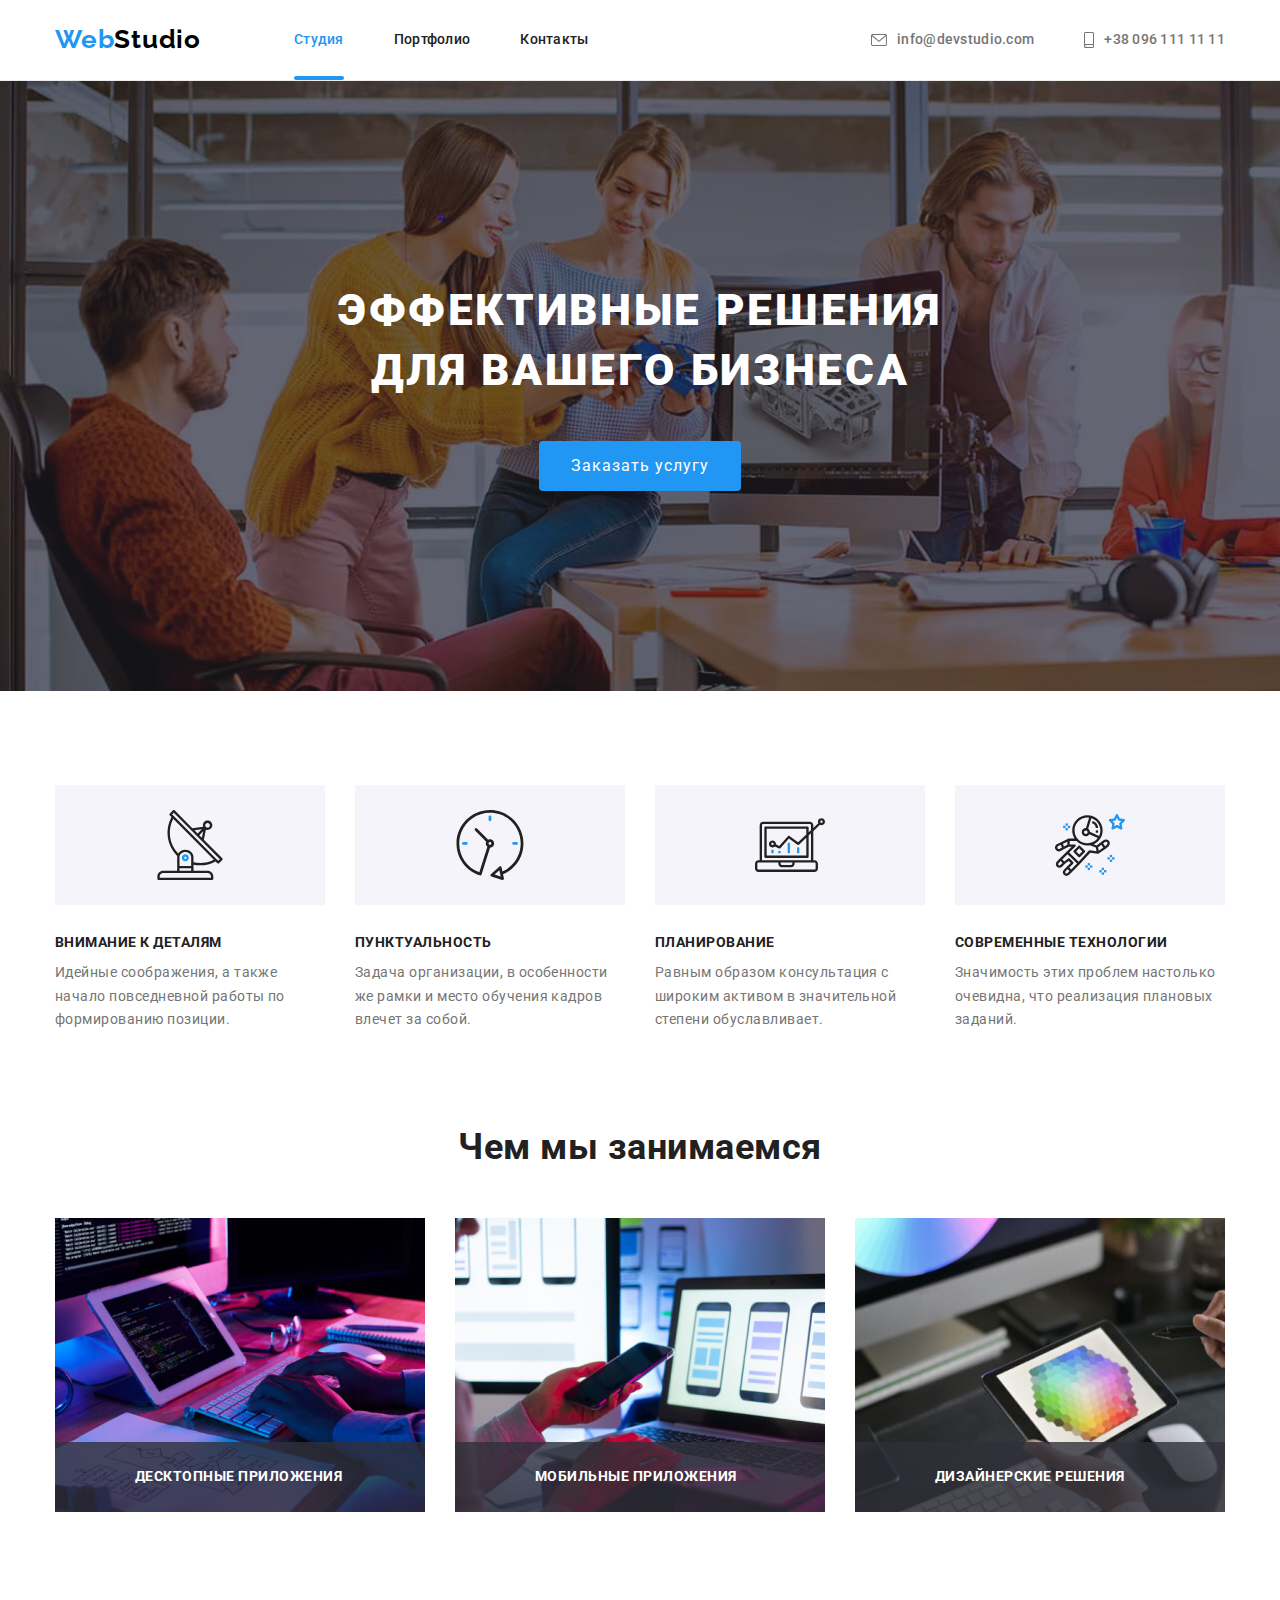
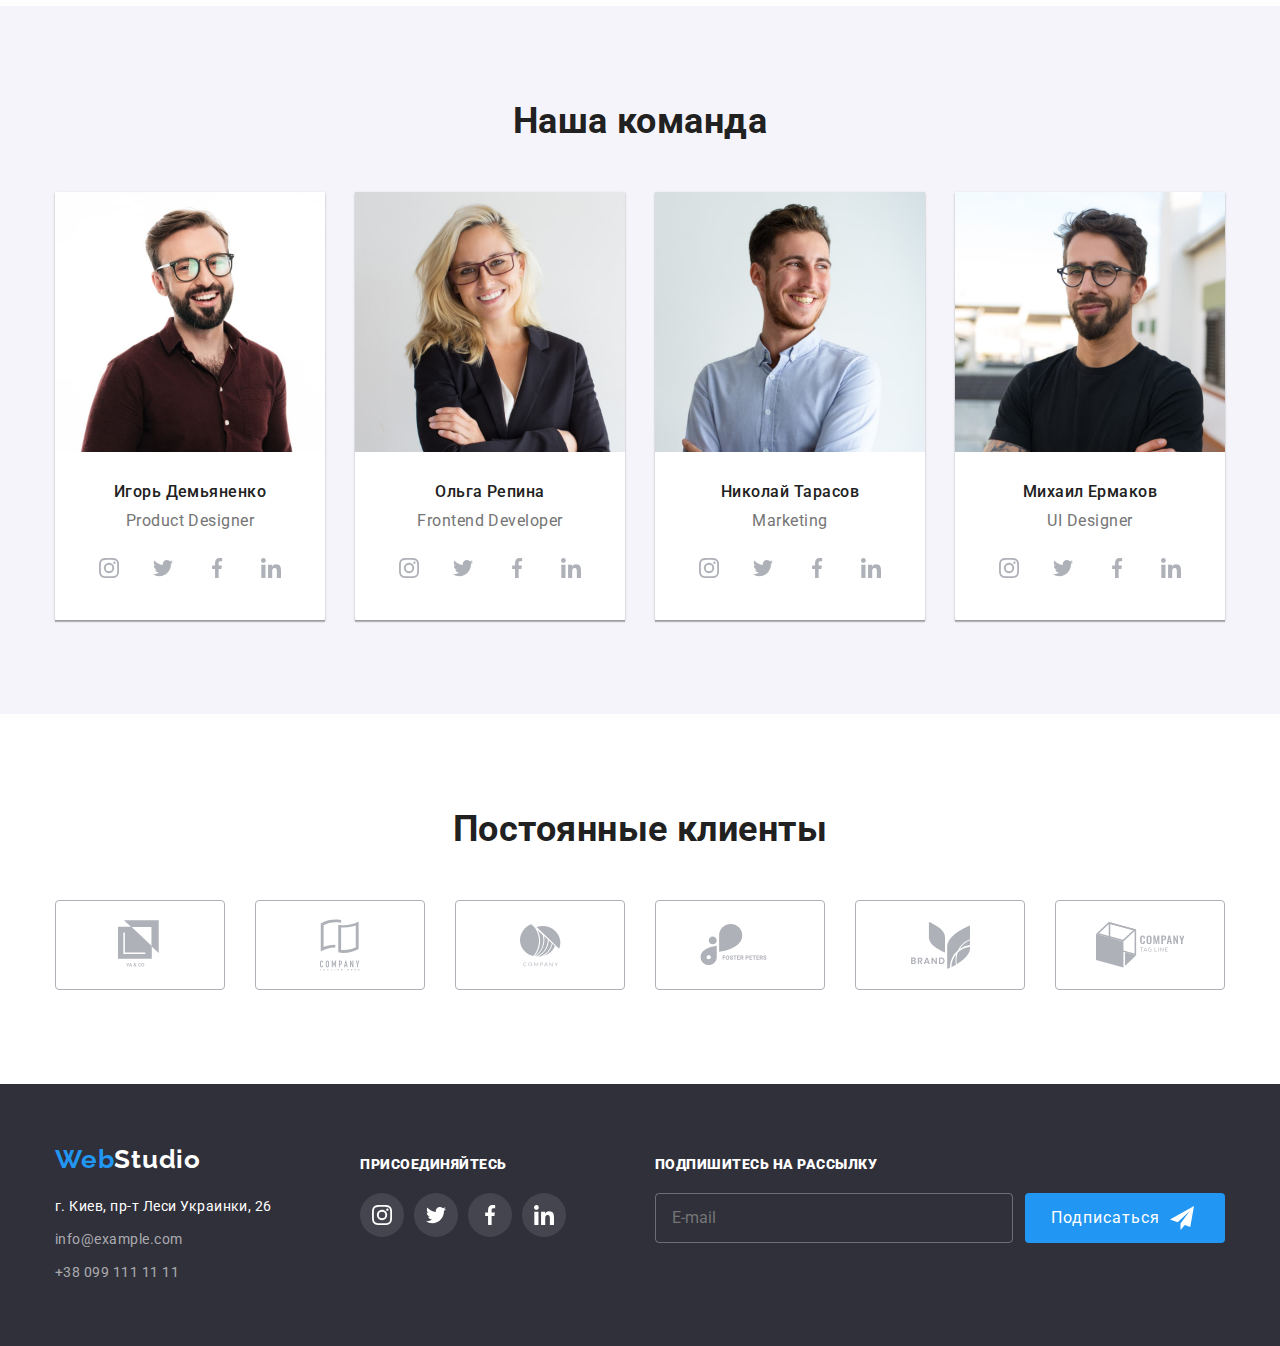
==== index.html @ de2097f3 "footer_variant 1" ====
<!DOCTYPE html>
<html lang="ru">

<head>
  <meta charset="UTF-8" />
  <meta name="viewport" content="width=device-width, initial-scale=1.0" />
  <title>WebStudio</title>
  <link rel="stylesheet" href="https://cdnjs.cloudflare.com/ajax/libs/modern-normalize/1.0.0/modern-normalize.css">
  <link href="https://fonts.googleapis.com/css2?family=Raleway:wght@700&family=Roboto:wght@400;500;700;900&display=swap"
    rel="stylesheet">
  <link rel="stylesheet" href="./css/styles.css">
</head>

<body>
  <!-- Header -->
  <header class="header">
    <div class="container">
      <nav class="site-nav">
        <a class="logo" href="./index.html" aria-label="логотип вэб студии">Web<span
            class="header-logo">Studio</span></a>
        <ul class="nav-list list">
          <li class="item">
            <a class="link current" href="./index.html">Студия</a>
          </li>
          <li class="item">
            <a class="link" href="./portfolio.html">Портфолио</a>
          </li>
          <li class="item">
            <a class="link" href="">Контакты</a>
          </li>
        </ul>
      </nav>
      <address class="address-link address">
        <ul class="address-list list">
          <li class="item">
            <a class="link" href="mailto:info@devstudio.com">
              <svg class="header-icon" width="16" height="12">
                <use href="./images/sprite.svg#mail"></use>
              </svg>
              info@devstudio.com
            </a>
          </li>
          <li class="item">
            <a class="link" href="tel:+380961111111">
              <svg class="header-icon" width="10" height="16">
                <use href="./images/sprite.svg#phone"></use>
              </svg>
              +38 096 111 11 11
            </a>
          </li>
        </ul>
      </address>
    </div>
  </header>
  <!-- End header -->
  <main>
    <!-- Hero -->
    <section class="hero">
      <div class="container">
        <h1 class="hero-title">Эффективные решения для вашего бизнеса</h1>
        <button class="button button-hero" type="button" data-modal-open>Заказать услугу</button>
      </div>
    </section>
    <!-- About us -->
    <section class="section about">
      <div class="container">
        <h2 class="visually-hidden">О нас</h2>
        <ul class="about-list list">
          <li class="item about-item">
            <h3 class="about-subtitle">Внимание к деталям</h3>
            <p class="about-idea">Идейные соображения, а также начало повседневной работы по формированию позиции.</p>
          </li>
          <li class="item about-item">
            <h3 class="about-subtitle">Пунктуальность</h3>
            <p class="about-idea">Задача организации, в особенности же рамки и место обучения кадров влечет за собой.
            </p>
          </li>
          <li class="item about-item">
            <h3 class="about-subtitle">Планирование</h3>
            <p class="about-idea">Равным образом консультация с широким активом в значительной степени обуславливает.
            </p>
          </li>
          <li class="item about-item">
            <h3 class="about-subtitle">Современные технологии</h3>
            <p class="about-idea">Значимость этих проблем настолько очевидна, что реализация плановых заданий.</p>
          </li>
        </ul>
      </div>
    </section>
    <!-- what are we doing -->
    <section class="section works">
      <div class="container">
        <h2 class="title">Чем мы занимаемся</h2>
        <ul class="works-list list">
          <li class="item">
            <a href=""><img src="./images/what_are_we_doing/what_are_we_doing1.jpg"
                aria-label="фото процесса реализации" alt="фото процесса реализации" width="370" height="294"></a>
            <div class="works-wrapper">
              <h3 class="works-subtitle">
                Десктопные приложения
              </h3>
            </div>
          </li>
          <li class="item">
            <a href=""><img src="./images/what_are_we_doing/what_are_we_doing2.jpg"
                aria-label="фото процесса реализации" alt="фото процесса реализации" width="370" height="294"></a>
            <div class="works-wrapper">
              <h3 class="works-subtitle">
                Мобильные приложения
              </h3>
            </div>
          </li>
          <li class="item">
            <a href=""><img src="./images/what_are_we_doing/what_are_we_doing3.jpg"
                aria-label="фото процесса реализации" alt="фото процесса реализации" width="370" height="294"></a>
            <div class="works-wrapper">
              <h3 class="works-subtitle">
                Дизайнерские решения
              </h3>
            </div>
          </li>
        </ul>
      </div>
    </section>
    <!-- End what are we doing -->
    <!-- Our team -->
    <section class="section team">
      <div class="container">
        <h2 class="title">Наша команда</h2>
        <ul class="list team-list">
          <li class="item team-item">
            <img src="./images/our_team/our_team_1.jpg" aria-label="фото Игорь Демьяненко" alt="фото Игорь Демьяненко"
              width="270" height="260">
            <div class="team-card">
              <h3 class="team-subtitle">Игорь Демьяненко</h3>
              <p class="team-position" lang="en">Product Designer</p>
              <ul class="list social-list">
                <li class="social-item">
                  <a class="link social-link" href="https://www.instagram.com/?hl=uk" target="_blank">
                    <svg class="team-svg">
                      <use href="./images/sprite.svg#instagram"></use>
                    </svg>
                  </a>
                </li>
                <li class="social-item">
                  <a class="link social-link" href="https://twitter.com/?lang=uk" target="_blank">
                    <svg class="team-svg">
                      <use href="./images/sprite.svg#twitter"></use>
                    </svg>
                  </a>
                </li>
                <li class="social-item">
                  <a class="link social-link" href="https://uk-ua.facebook.com/" target="_blank">
                    <svg class="team-svg">
                      <use href="./images/sprite.svg#facebook"></use>
                    </svg>
                  </a>
                </li>
                <li class="social-item">
                  <a class="link social-link" href="https://www.linkedin.com/" target="_blank">
                    <svg class="team-svg">
                      <use href="./images/sprite.svg#linkedin"></use>
                    </svg>
                  </a>
                </li>
              </ul>
            </div>
          </li>
          <li class="item team-item">
            <img src="./images/our_team/our_team_2.jpg" aria-label="фото Ольга Репина" alt="фото Ольга Репина"
              width="270" height="260">
            <div class="team-card">
              <h3 class="team-subtitle">Ольга Репина</h3>
              <p class="team-position" lang="en">Frontend Developer</p>
              <ul class="list social-list">
                <li class="social-item">
                  <a class="link social-link" href="https://www.instagram.com/?hl=uk" target="_blank">
                    <svg class="team-svg">
                      <use href="./images/sprite.svg#instagram"></use>
                    </svg>
                  </a>
                </li>
                <li class="social-item">
                  <a class="link social-link" href="https://twitter.com/?lang=uk" target="_blank">
                    <svg class="team-svg">
                      <use href="./images/sprite.svg#twitter"></use>
                    </svg>
                  </a>
                </li>
                <li class="social-item">
                  <a class="link social-link" href="https://uk-ua.facebook.com/" target="_blank">
                    <svg class="team-svg">
                      <use href="./images/sprite.svg#facebook"></use>
                    </svg>
                  </a>
                </li>
                <li class="social-item">
                  <a class="link social-link" href="https://www.linkedin.com/" target="_blank">
                    <svg class="team-svg">
                      <use href="./images/sprite.svg#linkedin"></use>
                    </svg>
                  </a>
                </li>
              </ul>
            </div>
          </li>
          <li class="item team-item">
            <img src="./images/our_team/our_team_3.jpg" aria-label="фото Николай Тарасов" alt="фото Николай Тарасов"
              width="270" height="260">
            <div class="team-card">
              <h3 class="team-subtitle">Николай Тарасов</h3>
              <p class="team-position" lang="en">Marketing</p>
              <ul class="list social-list">
                <li class="social-item">
                  <a class="link social-link" href="https://www.instagram.com/?hl=uk" target="_blank">
                    <svg class="team-svg">
                      <use href="./images/sprite.svg#instagram"></use>
                    </svg>
                  </a>
                </li>
                <li class="social-item">
                  <a class="link social-link" href="https://twitter.com/?lang=uk" target="_blank">
                    <svg class="team-svg">
                      <use href="./images/sprite.svg#twitter"></use>
                    </svg>
                  </a>
                </li>
                <li class="social-item">
                  <a class="link social-link" href="https://uk-ua.facebook.com/" target="_blank">
                    <svg class="team-svg">
                      <use href="./images/sprite.svg#facebook"></use>
                    </svg>
                  </a>
                </li>
                <li class="social-item">
                  <a class="link social-link" href="https://www.linkedin.com/" target="_blank">
                    <svg class="team-svg">
                      <use href="./images/sprite.svg#linkedin"></use>
                    </svg>
                  </a>
                </li>
              </ul>
            </div>
          </li>
          <li class="item team-item">
            <img src="./images/our_team/our_team_4.jpg" aria-label="фото Михаил Ермаков" alt="фото Михаил Ермаков"
              width="270" height="260">
            <div class="team-card">
              <h3 class="team-subtitle">Михаил Ермаков</h3>
              <p class="team-position" lang="en">UI Designer</p>
              <ul class="list social-list">
                <li class="social-item">
                  <a class="link social-link" href="https://www.instagram.com/?hl=uk" target="_blank">
                    <svg class="team-svg">
                      <use href="./images/sprite.svg#instagram"></use>
                    </svg>
                  </a>
                </li>
                <li class="social-item">
                  <a class="link social-link" href="https://twitter.com/?lang=uk" target="_blank">
                    <svg class="team-svg">
                      <use href="./images/sprite.svg#twitter"></use>
                    </svg>
                  </a>
                </li>
                <li class="social-item">
                  <a class="link social-link" href="https://uk-ua.facebook.com/" target="_blank">
                    <svg class="team-svg">
                      <use href="./images/sprite.svg#facebook"></use>
                    </svg>
                  </a>
                </li>
                <li class="social-item">
                  <a class="link social-link" href="https://www.linkedin.com/" target="_blank">
                    <svg class="team-svg">
                      <use href="./images/sprite.svg#linkedin"></use>
                    </svg>
                  </a>
                </li>
              </ul>
            </div>
          </li>
        </ul>
      </div>
    </section>
    <!-- End our team -->
    <!-- Clients -->
    <section class="section">
      <div class="container">
        <h2 class="title">Постоянные клиенты</h2>
        <ul class="list clients-list">
          <li class="item">
            <a class="link link-clients" href="">
              <svg class="client-svg" width="45" height="50">
                <use href="./images/sprite.svg#logo1"></use>
              </svg>
            </a>
          </li>
          <li class="item">
            <a class="link link-clients" href="">
              <svg class="client-svg" width="40" height="52">
                <use href="./images/sprite.svg#logo2"></use>
              </svg>
            </a>
          </li>
          <li class="item">
            <a class="link link-clients" href="">
              <svg class="client-svg" width="41" height="43">
                <use href="./images/sprite.svg#logo3"></use>
              </svg>
            </a>
          </li>
          <li class="item">
            <a class="link link-clients" href="">
              <svg class="client-svg" width="80" height="42">
                <use href="./images/sprite.svg#logo4"></use>
              </svg>
            </a>
          </li>
          <li class="item">
            <a class="link link-clients" href="">
              <svg class="client-svg" width="59" height="47">
                <use href="./images/sprite.svg#logo5"></use>
              </svg>
            </a>
          </li>
          <li class="item">
            <a class="link link-clients" href="">
              <svg class="client-svg" width="89" height="46">
                <use href="./images/sprite.svg#logo6"></use>
              </svg>
            </a>
          </li>
        </ul>
      </div>
    </section>
    <!-- End clients -->
  </main>
  <!-- Footer -->
  <footer class="footer">
    <div class="container">
      <div class="footer-address">
        <a class="logo" href="./index.html" aria-label="логотип вэб студии">Web<span
            class="logo-footer">Studio</span></a>
        <address class="address">
          <ul class="list">
            <li class="item">
              <a class="link map" href="https://goo.gl/maps/pGN7DzXUrCDLFUqRA" target="_blank">г. Киев, пр-т Леси
                Украинки,
                26</a>
            </li>
            <li class="item">
              <a class="link" href="mailto:info@example.com">info@example.com</a>
            </li>
            <li class="item">
              <a class="link" href="tel:+380991111111">+38 099 111 11 11</a>
            </li>
          </ul>
        </address>
      </div>
      <div class="footer-social-list">
        <h2 class="footer-subtitle">
          <b>присоединяйтесь</b>
        </h2>
        <ul class="list footer-list">
          <li class="item">
            <a class=" link footer-social-link" href="https://www.instagram.com/?hl=uk" target="_blank">
              <svg class="footer-link-svg">
                <use href="./images/sprite.svg#instagram"></use>
              </svg>
            </a>
          </li>
          <li class="item">
            <a class=" link footer-social-link" href="https://twitter.com/?lang=uk" target="_blank">
              <svg class="footer-link-svg">
                <use href="./images/sprite.svg#twitter"></use>
              </svg>
            </a>
          </li>
          <li class="item">
            <a class=" link footer-social-link" href="https://uk-ua.facebook.com/" target="_blank">
              <svg class="footer-link-svg">
                <use href="./images/sprite.svg#facebook"></use>
              </svg>
            </a>
          </li>
          <li class="item">
            <a class=" link footer-social-link" href="https://www.linkedin.com/" target="_blank">
              <svg class="footer-link-svg">
                <use href="./images/sprite.svg#linkedin"></use>
              </svg>
            </a>
          </li>
        </ul>
      </div>
      <div class="footer-form">
        <h2 class="footer-subtitle">
          <b>Подпишитесь на рассылку</b>
        </h2>
        <div class="footer-wrapper">
          <label>
            <input class="form-input" type="email" name="mail" placeholder="E-mail">
          </label>
          <button class="button" type="submit">Подписаться</button>
        </div>
      </div>
    </div>
  </footer>
  <!-- End footer -->
  <!-- Modal window -->
  <div class="backdrop is-hidden" data-modal>
    <div class="modal">
      <button class="close-button" type="button" data-modal-close></button>
    </div>
  </div>
  <!-- End modal window -->
  <script src="./JS/main.js"></script>
</body>

</html>
---- css/styles.css ----
:root {
  --main-font: "Roboto", sans-serif;
  --secondary-font: "Raleway", sans-serif;
  --primary-text-color: #212121;
  --secondary-text-color: #757575;
  --the-third-text-color: #ffffff;
  --accent-color: #2196f3;
  --main-background-color: #ffffff;
  --secondary-background-color: #2f303a;
  --the-third-background-color: #f5f4fa;
  --primary-svg-color: #afb1b8;
  --main-animation: cubic-bezier(0.4, 0, 0.2, 1);
}

*,
*::before,
*::after {
  margin: 0;
  padding: 0;
}

body {
  font-family: var(--main-font);
  font-style: normal;
  letter-spacing: 0.03em;
  font-weight: 700;
}

img {
  display: block;
}

.list {
  list-style: none;
}

.link {
  text-decoration: none;
}

.address {
  font-style: normal;
}

.section {
  padding-top: 94px;
  padding-bottom: 94px;
  background-color: var(--main-background-color);
}

.container {
  max-width: 1200px;
  margin-left: auto;
  margin-right: auto;
  padding-right: 15px;
  padding-left: 15px;
}

.title {
  margin-bottom: 50px;
  font-size: 36px;
  line-height: 1.167;
  text-align: center;
  color: var(--primary-text-color);
}

/* ===== HIDDEN TITLE ===== */
.visually-hidden {
  position: absolute;
  width: 1px;
  height: 1px;
  margin: -1px;
  border: 0;
  padding: 0;

  white-space: nowrap;
  clip-path: inset(100%);
  clip: rect(0 0 0 0);
  overflow: hidden;
}
/* ===== END HIDDEN TITLE ===== */

/* ===== MODAL WINDOW ===== */
.backdrop {
  position: fixed;
  top: 0;
  left: 0;
  right: 0;
  bottom: 0;
  background-color: rgba(0, 0, 0, 0.2);
  opacity: 1;
  transition: background-color 750ms var(--main-animation), opacity 750ms var(--main-animation);
}

.backdrop.is-hidden {
  background-color: rgba(33, 150, 243, 0.9);
  opacity: 0;
  /* visibility: hidden; */
  pointer-events: none;
}

.backdrop.is-hidden .modal {
  transform: translate(-50%, -50%) scale(0);
}

.modal {
  position: absolute;
  top: 50%;
  left: 50%;
  transform: translate(-50%, -50%) scale(1);

  min-width: 528px;
  min-height: 581px;
  background-color: var(--main-background-color);

  /* transition-property: transform;
  transition-duration: 500ms;
  transition-timing-function: cubic-bezier(0.4, 0, 0.2, 1); */

  transition: transform 500ms cubic-bezier(0.4, 0, 0.2, 1);
}

.close-button {
  position: absolute;
  top: 8px;
  right: 8px;
  width: 30px;
  height: 30px;
  background-color: var(--main-background-color);
  background-image: url(..//images/modal_window/close-modal-window.svg);
  background-repeat: no-repeat;
  background-position: center center;
  border: 1px solid rgba(0, 0, 0, 0.1);
  border-radius: 50%;
  cursor: pointer;
}
/* ===== END MODAL WINDOW ===== */

/* ===== COMPONENTS ===== */
.logo {
  font-family: var(--secondary-font);
  font-style: normal;
  font-size: 26px;
  line-height: 1.19;
  letter-spacing: 0.03em;
  color: #2196f3;
  text-decoration: none;
}

.logo-footer {
  color: var(--the-third-text-color);
}

.header-logo {
  color: #000000;
}

.button-hero {
  display: block;
  margin-left: auto;
  margin-right: auto;
  background-color: var(--accent-color);
  font-size: 16px;
  line-height: 1.875;
  letter-spacing: 0.06em;
  padding: 10px 32px;
  text-decoration: none;
  border-radius: 4px;
  border: none;
  color: var(--main-background-color);
}

.button-portfolio {
  display: block;
  color: var(--primary-text-color);
  background-color: var(--the-third-background-color);
  font-weight: 500;
  font-size: 16px;
  line-height: 1.625;
  letter-spacing: 0.03em;
  padding: 6px 22px;
  text-decoration: none;
  border-radius: 4px;
  border: none;
  transition: background-color 250ms var(--main-animation), color 250ms var(--main-animation);
}

.portfolio-filtrs {
  margin-bottom: 50px;
}

.portfolio-filtrs .item:not(:last-child) {
  margin-right: 8px;
}

.button-portfolio:hover,
.button-portfolio:focus {
  cursor: pointer;
  background-color: var(--accent-color);
  color: var(--the-third-text-color);
}
/* ===== END COMPONENTS ===== */

/* ===== HEADER ===== */
.header {
  /* max-width: 1600px;
  margin-left: auto;
  margin-right: auto; */
  border-bottom-width: 1px;
  border-bottom-style: solid;
  border-bottom-color: #ececec;
  background-color: var(--main-background-color);
}

.header .list {
  padding-left: 0;
}

.header .container {
  display: flex;
  align-items: center;
  justify-content: space-between;
}

.header .logo {
  padding-top: 24px;
  padding-bottom: 25px;
  display: flex;
  align-items: center;
  margin-right: 93px;
}

.site-nav {
  display: flex;
}

.nav-list {
  display: flex;
}

.nav-list .item:not(:last-child) {
  margin-right: 50px;
}

.address-list {
  display: flex;

  /* align-items: center; */
  margin-left: auto;
}

.address-list .item:not(:first-child) {
  margin-left: 50px;
}

.site-nav .link {
  display: block;
  padding-top: 32px;

  color: var(--primary-text-color);
  font-weight: 500;
  font-size: 14px;
  line-height: 1.14;
  letter-spacing: 0.02em;
  transition: color 250ms var(--main-animation);
}

.address-link .link {
  display: flex;
  align-items: center;
  padding-top: 20px;
  padding-bottom: 20px;
  color: var(--secondary-text-color);
  font-weight: 500;
  font-size: 14px;
  line-height: 1.14;
  letter-spacing: 0.02em;
  transition: color 250ms var(--main-animation);
}

.site-nav .link:hover,
.site-nav .link:focus,
.address-link .link:hover,
.address-link .link:focus {
  color: var(--accent-color);
}

.site-nav .link.current {
  color: var(--accent-color);
}

.nav-list .current::after {
  content: "";
  display: block;
  height: 4px;
  width: 100%;
  margin-top: 28px;
  background-color: var(--accent-color);
  border-radius: 2px;
}

.header-icon {
  margin-right: 10px;
  fill: currentColor;
}

/* ===== END HEADER ===== */

/* ===== HERO ===== */
.hero {
  /* max-width: 1600px;
  margin-left: auto;
  margin-right: auto; */
  padding-top: 200px;
  padding-bottom: 200px;
  background-color: var(--secondary-background-color);
  background-image: linear-gradient(rgba(47, 48, 58, 0.4), rgba(47, 48, 58, 0.4)), url(../images/hero/hero-bg.jpg);
  background-repeat: no-repeat;
  background-size: cover;
}

.hero-title {
  margin-bottom: 40px;
  max-width: 696px;
  margin-left: auto;
  margin-right: auto;
  font-weight: 900;
  font-size: 44px;
  line-height: 1.36;
  text-align: center;
  letter-spacing: 0.06em;
  text-transform: uppercase;
  color: var(--the-third-text-color);
}
/* ===== END HERO ===== */

/* ===== ABOUT US ===== */
.about {
  padding-bottom: 47px;
}

.about-list {
  display: flex;
  justify-content: space-between;
}

.about-list .item {
  max-width: 270px;
}

.about-list .item:not(:last-child) {
  margin-right: 30px;
}

.about-item::before {
  content: "";
  display: block;
  height: 120px;
  width: 270px;
  margin-bottom: 30px;
  background-color: var(--the-third-background-color);
  background-repeat: no-repeat;
}

.about-item:nth-child(1)::before {
  background-image: url(../images/feature1.svg);
  background-position: center center;
}

.about-item:nth-child(2)::before {
  background-image: url(../images/feature2.svg);
  background-position: center center;
}

.about-item:nth-child(3)::before {
  background-image: url(../images/feature3.svg);
  background-position: center center;
}

.about-item:nth-child(4)::before {
  background-image: url(../images/feature4.svg);
  background-position: center center;
}

.about-subtitle {
  margin-bottom: 10px;
  font-size: 14px;
  line-height: 1.14;
  text-transform: uppercase;
  color: var(--primary-text-color);
}

.about-idea {
  font-weight: 400;
  font-size: 14px;
  line-height: 1.71;
  color: var(--secondary-text-color);
}
/* ===== END ABOUT US ===== */

/* ===== WHAT ARE WE DOING ===== */
.works {
  padding-top: 47px;
}

.works-list {
  display: flex;
  justify-content: center;
}

.works-list .item:not(:last-child) {
  margin-right: 30px;
}

.works-list .item {
  position: relative;
}

.works-wrapper {
  position: absolute;
  pointer-events: none;
  padding: 27px 80px;
  left: 0;
  bottom: 0;
  width: 370px;
  height: 70px;
  background-color: rgba(47, 48, 58, 0.8);
}

.works-subtitle {
  font-size: 14px;
  line-height: 1.14;
  color: var(--the-third-text-color);
  text-transform: uppercase;
}
/* ===== END WHAT ARE WE DOING ===== */

/* ===== OUR TEAM ===== */
.team {
  background-color: var(--the-third-background-color);
}

.team-list {
  display: flex;
  justify-content: center;
}

.team-card {
  padding: 30px 32px;
  background-color: var(--main-background-color);
  text-align: center;
  border-bottom-left-radius: 4px;
  border-bottom-right-radius: 4px;
}

.social-list {
  display: flex;
}

.social-item {
  display: flex;
  align-items: center;
  justify-content: center;
}

.social-link {
  display: flex;
  align-items: center;
  justify-content: center;
  width: 44px;
  height: 44px;
  background: var(--main-background-color);
  border-radius: 50%;
  color: var(--primary-svg-color);
  transition: background-color 250ms var(--main-animation), color 250ms var(--main-animation);
}

.social-link:hover,
.social-link:focus {
  color: var(--the-third-text-color);
  background-color: var(--accent-color);
}

.team-svg {
  width: 20px;
  height: 20px;
  fill: currentColor;
}

.team-item {
  box-shadow: 0px 1px 3px rgba(0, 0, 0, 0.12), 0px 1px 1px rgba(0, 0, 0, 0.14), 0px 2px 1px rgba(0, 0, 0, 0.2);
}

.team-list .item:not(:last-child) {
  margin-right: 30px;
}

.social-item:not(:last-child) {
  margin-right: 10px;
}

.team-subtitle {
  margin-bottom: 10px;
  font-weight: 500;
  font-size: 16px;
  line-height: 1.19;
  color: var(--primary-text-color);
}

.team-position {
  margin-bottom: 16px;
  font-weight: 400;
  font-size: 16px;
  line-height: 1.19;
  color: var(--secondary-text-color);
}
/* ===== END OUR TEAM ===== */

/* ===== CLIENTS ===== */
.clients-list {
  display: flex;
  justify-content: space-between;
}

.link-clients {
  display: flex;
  align-items: center;
  justify-content: center;
  width: 170px;
  height: 90px;
  border: 1px solid var(--primary-svg-color);
  border-radius: 4px;
  color: var(--primary-svg-color);
  transition: background-color 250ms var(--main-animation), color 250ms var(--main-animation);
}

.client-svg {
  fill: currentColor;
}

.link-clients:hover,
.link-clients:focus {
  border-color: var(--accent-color);
  color: var(--accent-color);
}
/* ===== END CLIENTS ===== */

/* ===== FOOTER ===== */
.footer {
  /* max-width: 1600px;
  margin-left: auto;
  margin-right: auto; */
  background-color: var(--secondary-background-color);
}

.footer .logo {
  display: block;
  margin-bottom: 20px;
}

.footer .item:not(:last-child) {
  margin-bottom: 9px;
}

.footer .container {
  display: flex;
  justify-content: space-between;
}

.footer .link {
  font-weight: 400;
  font-size: 14px;
  line-height: 1.71;
  color: rgba(255, 255, 255, 0.6);
}

.footer .link.map {
  color: var(--the-third-text-color);
}

.footer-address {
  padding-top: 60px;
  padding-bottom: 60px;
}

.footer-subtitle {
  display: block;
  margin-bottom: 20px;
  text-transform: uppercase;
  font-size: 14px;
  color: var(--the-third-text-color);
}

.footer-list {
  display: flex;
  justify-content: space-between;
}

.footer-social-list {
  padding-top: 72px;
  padding-bottom: 100px;
}

.footer-social-link {
  display: flex;
  align-items: center;
  justify-content: center;
  width: 44px;
  height: 44px;
  background: rgba(255, 255, 255, 0.1);
  border-radius: 50%;
  transition: background-color 250ms var(--main-animation);
}

.footer-social-link:hover,
.footer-social-link:focus {
  background-color: var(--accent-color);
}

.footer-social-list .item:not(:last-child) {
  margin-right: 10px;
}

.footer-link-svg {
  width: 20px;
  height: 20px;
  fill: var(--the-third-text-color);
}

.footer-form {
  padding-top: 72px;
  padding-bottom: 94px;
}

.footer-wrapper {
  display: flex;
}

.footer .form-input {
  width: 358px;
  height: 50px;
  padding: 15px 16px;
  background-color: transparent;
  border: 1px solid rgba(255, 255, 255, 0.3);
  box-shadow: (0px 4px 4px rgba(0, 0, 0, 0.15));
  border-radius: 4px;
  margin-right: 12px;
}

.footer .button {
  width: 200px;
  display: inline-flex;
  align-items: center;
  background-color: var(--accent-color);
  font-size: 16px;
  line-height: 1.875;
  letter-spacing: 0.06em;
  padding: 10px 26px;
  border-radius: 4px;
  border: none;
  color: var(--main-background-color);
}

.footer .button::after {
  content: "";
  width: 24px;
  height: 24px;
  background-image: url(../images/icon-send.svg);
  background-repeat: no-repeat;
  margin-left: 10px;
}
/* ===== END FOOTER ===== */

/* ===== PORTFOLIO ===== */
.portfolio-list {
  display: flex;
  flex-wrap: wrap;
}

.portfolio-list .item:not(:nth-last-child(-n + 3)) {
  margin-bottom: 30px;
}

.portfolio-list .item:not(:nth-child(3n)) {
  margin-right: 30px;
}

.portfolio-filtrs {
  display: flex;
  justify-content: center;
}

.portfolio-title {
  margin-bottom: 4px;
  font-size: 18px;
  line-height: 2;
  letter-spacing: 0.06em;
  color: var(--primary-text-color);
}

.portfolio-subtitle {
  font-weight: 400;
  font-size: 16px;
  line-height: 1.875;
  color: var(--secondary-text-color);
}

.portfolio-card {
  padding-top: 20px;
  padding-right: 24px;
  padding-left: 24px;
  padding-bottom: 20px;
  border-left: 1px solid #eeeeee;
  border-right: 1px solid #eeeeee;
  border-bottom: 1px solid #eeeeee;
}

.portfolio-link {
  transition: box-shadow 250ms var(--main-animation);
}

.portfolio-link:hover,
.portfolio-link:focus {
  display: block;
  box-shadow: 0px 1px 1px rgba(0, 0, 0, 0.12), 0px 4px 4px rgba(0, 0, 0, 0.06), 1px 4px 6px rgba(0, 0, 0, 0.16);
}

.portfolio-wrapper {
  position: relative;
  overflow: hidden;
}

.overlay {
  position: absolute;
  top: 0;
  left: 0;
  right: 0;
  bottom: 0;
  transform: translateY(100%);
  transition: transform 250ms var(--main-animation), opacity 250ms var(--main-animation);
  opacity: 0;
  pointer-events: none;
  padding: 63px 24px;
  background-color: rgba(33, 150, 243, 0.9);
}

.portfolio-link:hover .overlay,
.portfolio-link:focus .overlay {
  transform: translateY(0%);
  opacity: 1;
}

.overlay p {
  font-weight: 400;
  font-size: 18px;
  line-height: 1.56;
  color: var(--the-third-text-color);
}
/* ===== END PORTFOLIO ===== */
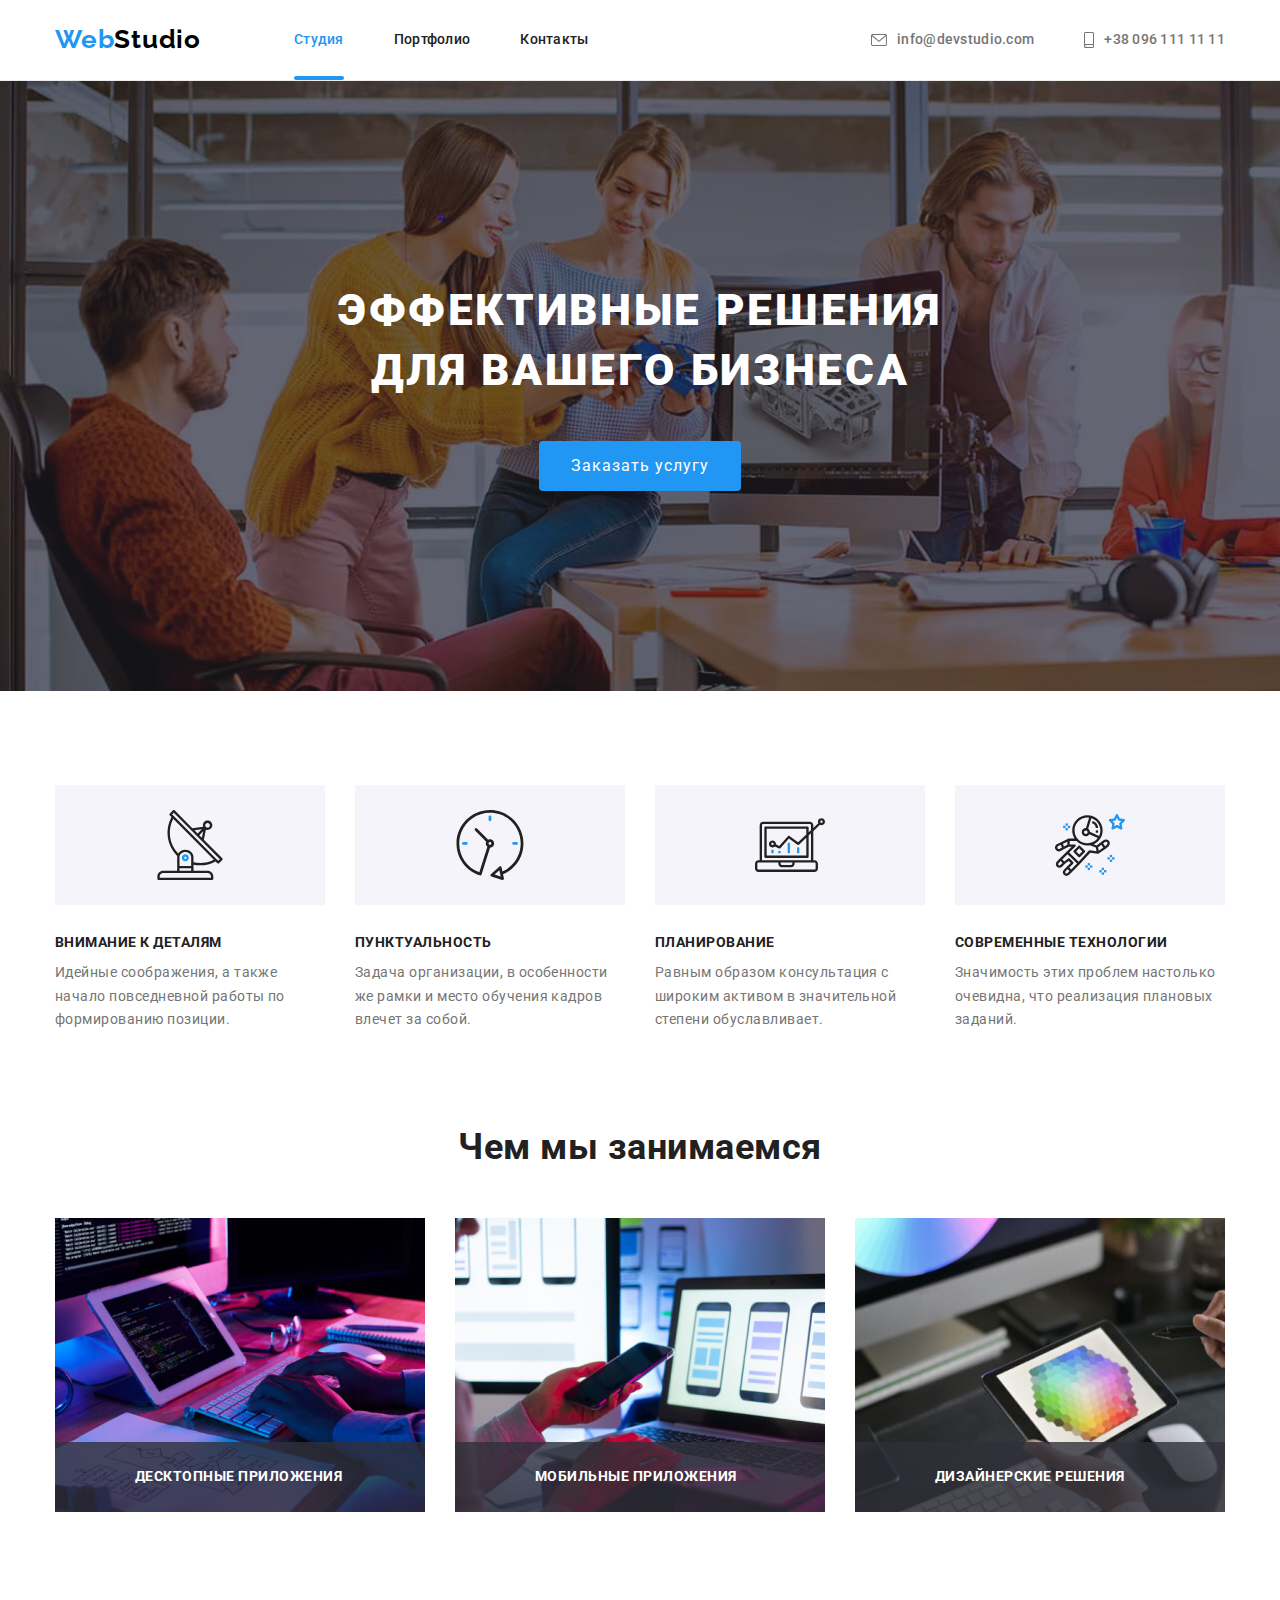
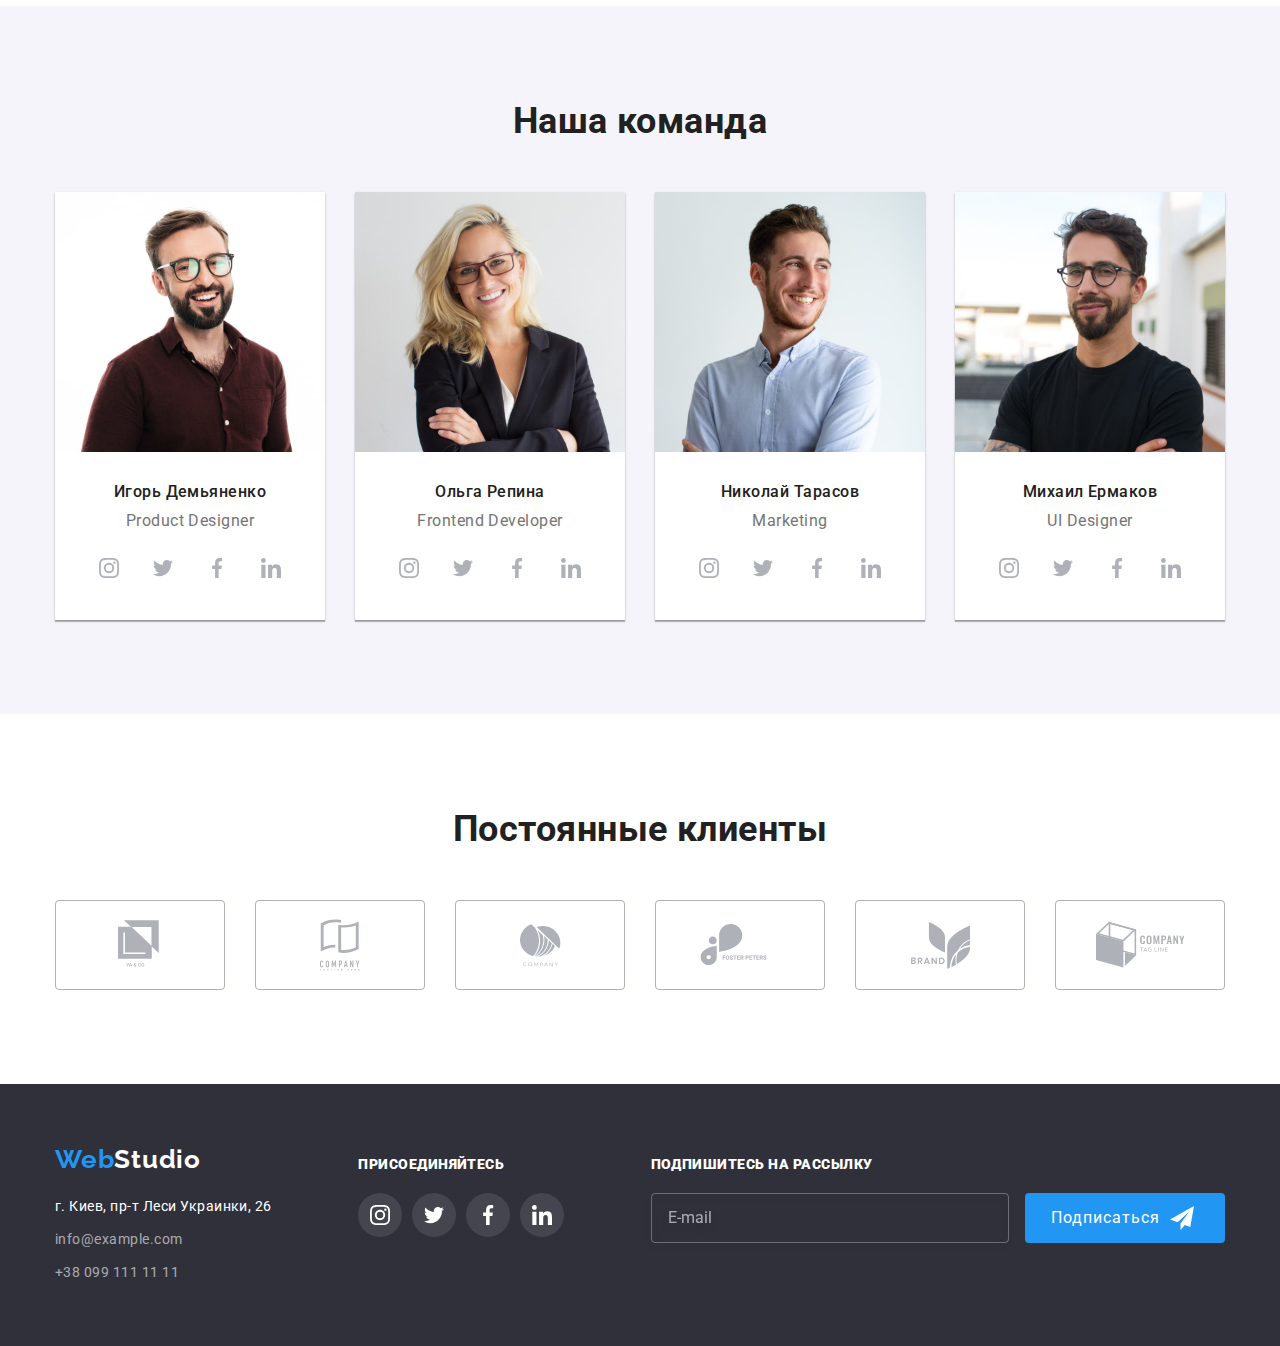
==== commit 93264805: "end footer" ====
--- a/index.html
+++ b/index.html
@@ -398,10 +398,12 @@
           <b>Подпишитесь на рассылку</b>
         </h2>
         <div class="footer-wrapper">
-          <label>
-            <input class="form-input" type="email" name="mail" placeholder="E-mail">
-          </label>
-          <button class="button" type="submit">Подписаться</button>
+          <form action="#">
+            <label>
+              <input class="form-input" type="email" name="mail" placeholder="E-mail">
+            </label>
+            <button class="button" type="submit">Подписаться</button>
+          </form>
         </div>
       </div>
     </div>
--- a/css/styles.css
+++ b/css/styles.css
@@ -642,9 +642,22 @@
   padding: 15px 16px;
   background-color: transparent;
   border: 1px solid rgba(255, 255, 255, 0.3);
-  box-shadow: (0px 4px 4px rgba(0, 0, 0, 0.15));
+  filter: drop-shadow(0px 4px 4px rgba(0, 0, 0, 0.15));
   border-radius: 4px;
+  color: var(--the-third-text-color);
   margin-right: 12px;
+}
+
+.footer .form-input:focus {
+  background-color: transparent;
+  border: 1px solid rgba(255, 255, 255, 0.3);
+  filter: drop-shadow(0px 4px 4px rgba(0, 0, 0, 0.15));
+  border-radius: 4px;
+  color: var(--the-third-text-color);
+}
+
+.form-input::placeholder {
+  color: rgba(255, 255, 255, 0.6);
 }
 
 .footer .button {
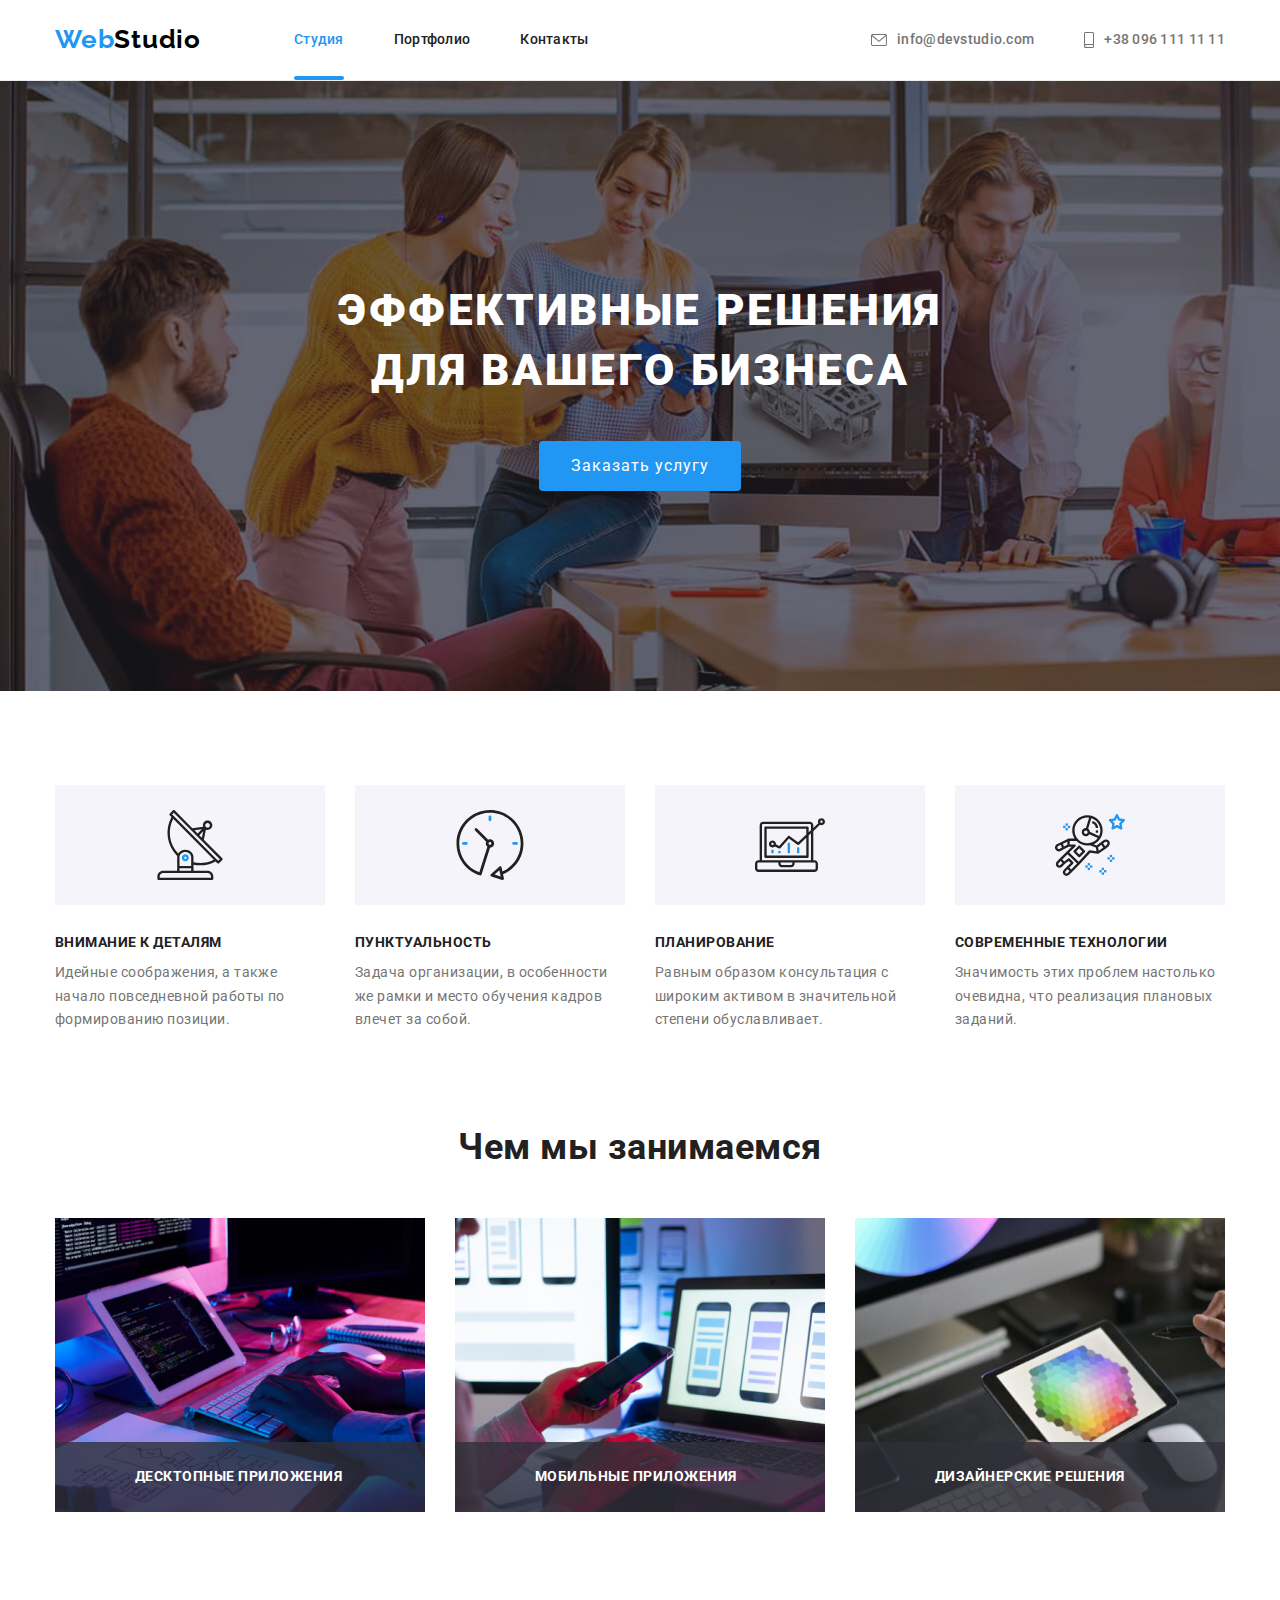
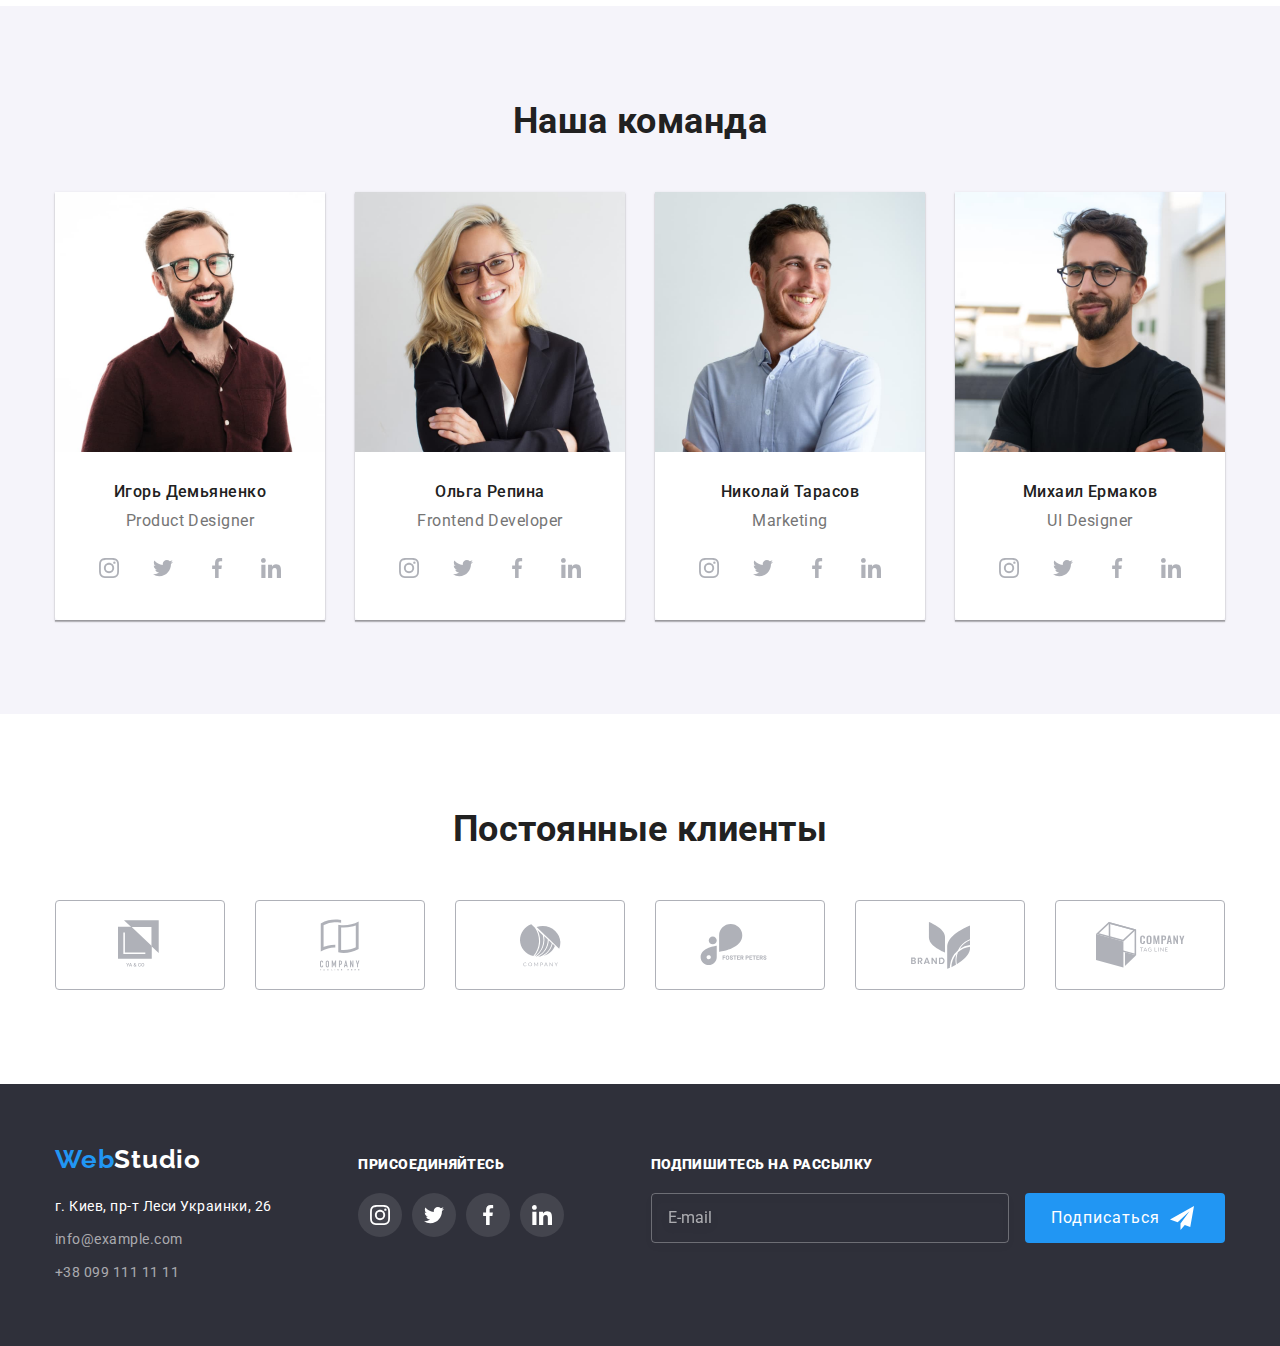
==== commit 5024151c: "finish HTML modal button" ====
--- a/index.html
+++ b/index.html
@@ -58,7 +58,7 @@
     <section class="hero">
       <div class="container">
         <h1 class="hero-title">Эффективные решения для вашего бизнеса</h1>
-        <button class="button button-hero" type="button" data-modal-open>Заказать услугу</button>
+        <button class="button" type="button" data-modal-open>Заказать услугу</button>
       </div>
     </section>
     <!-- About us -->
@@ -412,7 +412,55 @@
   <!-- Modal window -->
   <div class="backdrop is-hidden" data-modal>
     <div class="modal">
-      <button class="close-button" type="button" data-modal-close></button>
+      <form action="#">
+        <h2 class="title">
+          <b>Оставьте свои данные, мы вам перезвоним</b>
+        </h2>
+        <ul class="list">
+          <li class="item">
+            <label class="label">Имя
+              <input class="input" type="text" name="user-name">
+              <svg class="form-svg">
+                <use href="./images/sprite.svg#name"></use>
+              </svg>
+            </label>
+          </li>
+          <li class="item">
+            <label class="label">Телефон
+              <input class="input" type="tel" name="tel">
+              <svg class="form-svg">
+                <use href="./images/sprite.svg#phone"></use>
+              </svg>
+            </label>
+          </li>
+          <li class="item">
+            <label class="label">Почта
+              <input class="input" type="email" name="email">
+              <svg class="form-svg">
+                <use href="./images/sprite.svg#email"></use>
+              </svg>
+            </label>
+          </li>
+          <li class="item">
+            <label class="label">Комментарий
+              <textarea class="input input-area" name="coment" placeholder="Введите текст"></textarea>
+            </label>
+          </li>
+        </ul>
+        <div class="wrap">
+          <span class="checkbox"></span>
+          <label class="label-policy">Соглашаюсь с рассылкой и принимаю <span><a class="policy" href="">Условия
+                договора</a></span>
+            <input type="checkbox" class="visually-hidden">
+          </label>
+        </div>
+        <button class="button" type="submit">Отправить</button>
+      </form>
+      <button class="close-button" type="button" data-modal-close>
+        <svg class="close-modal-svg">
+          <use href="./images/sprite.svg#close-modal-window"></use>
+        </svg>
+      </button>
     </div>
   </div>
   <!-- End modal window -->
--- a/css/styles.css
+++ b/css/styles.css
@@ -111,13 +111,14 @@
 
   min-width: 528px;
   min-height: 581px;
+  padding: 40px;
   background-color: var(--main-background-color);
 
   /* transition-property: transform;
   transition-duration: 500ms;
   transition-timing-function: cubic-bezier(0.4, 0, 0.2, 1); */
 
-  transition: transform 500ms cubic-bezier(0.4, 0, 0.2, 1);
+  transition: transform 500ms var(--main-animation);
 }
 
 .close-button {
@@ -127,13 +128,115 @@
   width: 30px;
   height: 30px;
   background-color: var(--main-background-color);
-  background-image: url(..//images/modal_window/close-modal-window.svg);
-  background-repeat: no-repeat;
-  background-position: center center;
   border: 1px solid rgba(0, 0, 0, 0.1);
   border-radius: 50%;
   cursor: pointer;
 }
+
+.close-modal-svg {
+  position: absolute;
+  top: 50%;
+  left: 50%;
+  transform: translate(-50%, -50%) scale(1);
+  height: 11px;
+  width: 11px;
+  fill: var(--primary-text-color);
+  transition: fill 250ms var(--main-animation), transform 250ms var(--main-animation);
+}
+
+.close-button:hover .close-modal-svg,
+.close-button:focus .close-modal-svg {
+  fill: var(--accent-color);
+  transform: translate(-50%, -50%) scale(1.5);
+}
+
+.modal .title {
+  font-size: 20px;
+  line-height: 1.15;
+  text-align: center;
+  color: var(--primary-text-color);
+}
+
+.modal .item:not(:last-child) {
+  position: relative;
+  margin-bottom: 10px;
+}
+
+.modal .item:last-child {
+  margin-bottom: 20px;
+}
+
+.label {
+  display: block;
+  font-weight: 400;
+  font-size: 12px;
+  line-height: 1.17;
+  letter-spacing: 0.01em;
+  color: var(--secondary-text-color);
+}
+
+.input {
+  display: block;
+  width: 448px;
+  height: 40px;
+  border: 1px solid rgba(33, 33, 33, 0.2);
+  border-radius: 4px;
+  margin-top: 4px;
+}
+
+.form-svg {
+  position: absolute;
+  top: 50%;
+  left: 12px;
+
+  width: 18px;
+  height: 18px;
+  color: transparent;
+}
+
+.input-area {
+  width: 448px;
+  height: 120px;
+  resize: none;
+  padding: 12px 16px;
+}
+
+.input-area::placeholder {
+  color: rgba(117, 117, 117, 0.5);
+}
+
+.wrap {
+  display: flex;
+  align-items: center;
+}
+
+.checkbox {
+  width: 16px;
+  height: 15px;
+  border: 2px solid var(--primary-text-color);
+  border-radius: 4px;
+  margin-right: 8px;
+}
+
+.label-policy {
+  font-weight: 400;
+  font-size: 14px;
+  line-height: 1.71;
+  color: var(--secondary-text-color);
+}
+
+.policy {
+  font-weight: normal;
+  font-size: 14px;
+  line-height: 1.71;
+  color: var(--accent-color);
+}
+
+.modal .button {
+  margin-top: 30px;
+  cursor: pointer;
+}
+
 /* ===== END MODAL WINDOW ===== */
 
 /* ===== COMPONENTS ===== */
@@ -155,7 +258,7 @@
   color: #000000;
 }
 
-.button-hero {
+.button {
   display: block;
   margin-left: auto;
   margin-right: auto;
@@ -164,7 +267,6 @@
   line-height: 1.875;
   letter-spacing: 0.06em;
   padding: 10px 32px;
-  text-decoration: none;
   border-radius: 4px;
   border: none;
   color: var(--main-background-color);
@@ -664,14 +766,7 @@
   width: 200px;
   display: inline-flex;
   align-items: center;
-  background-color: var(--accent-color);
-  font-size: 16px;
-  line-height: 1.875;
-  letter-spacing: 0.06em;
   padding: 10px 26px;
-  border-radius: 4px;
-  border: none;
-  color: var(--main-background-color);
 }
 
 .footer .button::after {
